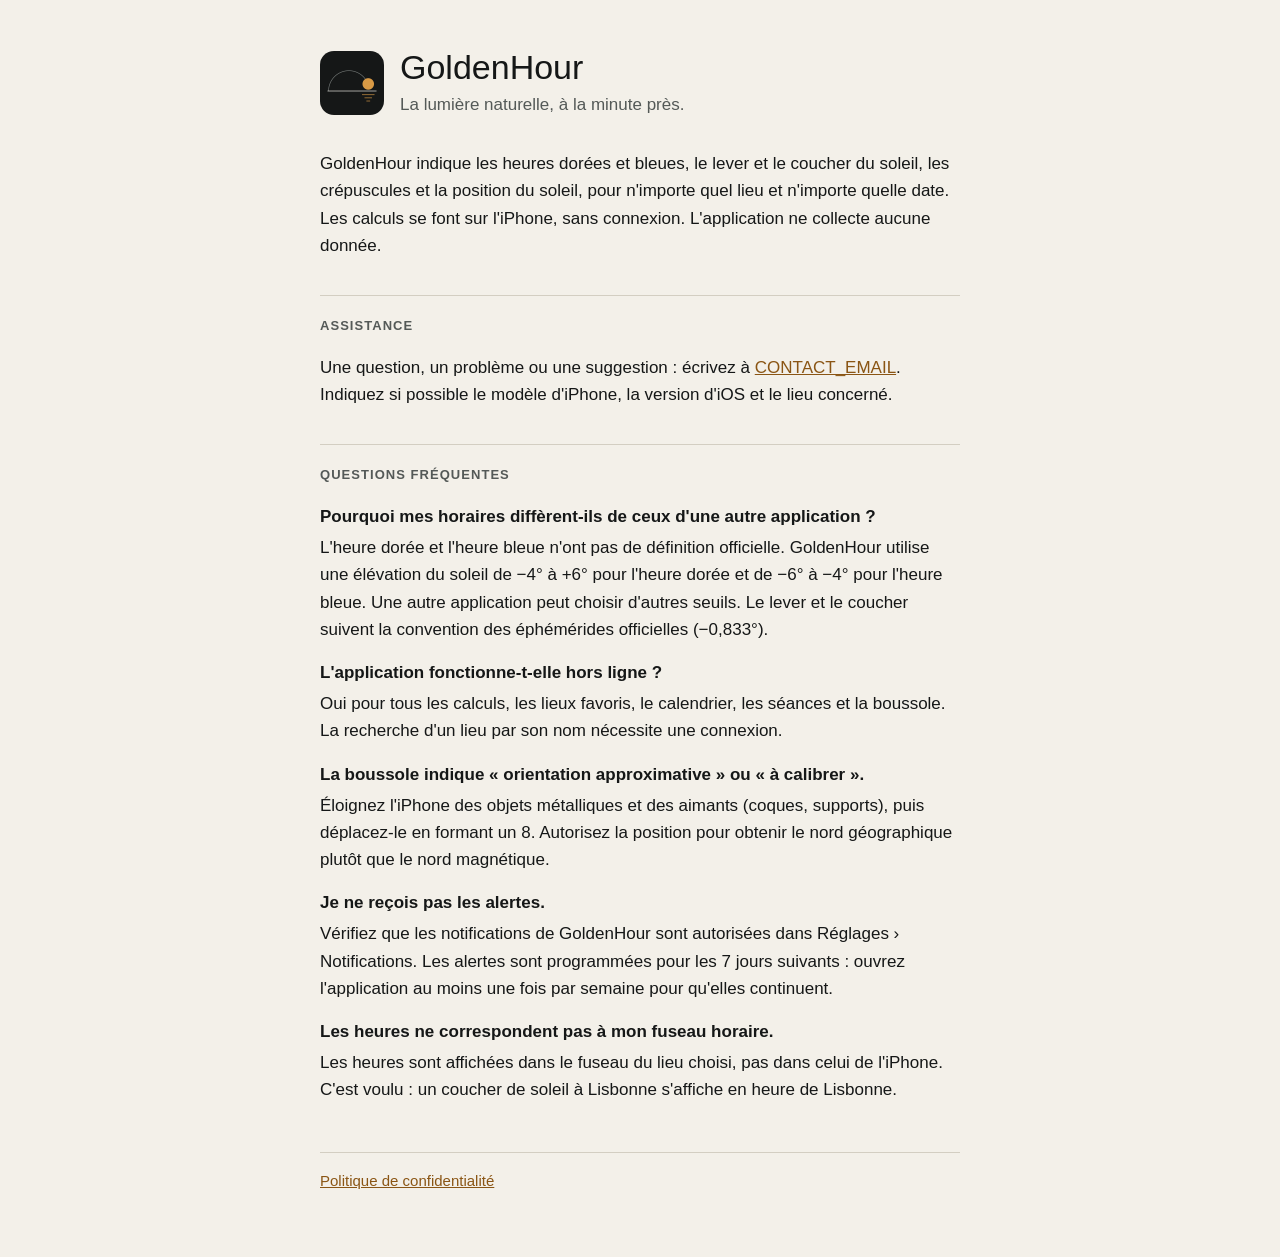
==== docs/index.html @ c63663b9 "Add support and privacy web pages (GitHub Pages from docs/) and step-by-step publishing guide Co-Aut" ====
<!doctype html>
<html lang="fr">
<head>
<meta charset="utf-8">
<meta name="viewport" content="width=device-width, initial-scale=1">
<title>GoldenHour — Assistance</title>
<meta name="description" content="GoldenHour : heures dorées et bleues, lever et coucher du soleil, boussole solaire. Calculs sur l'iPhone, hors ligne.">
<link rel="stylesheet" href="style.css">
</head>
<body>
<main>
  <header>
    <img src="icon.png" alt="">
    <div>
      <h1>GoldenHour</h1>
      <p class="tagline">La lumière naturelle, à la minute près.</p>
    </div>
  </header>

  <p>GoldenHour indique les heures dorées et bleues, le lever et le coucher du soleil, les crépuscules et la position du soleil, pour n'importe quel lieu et n'importe quelle date. Les calculs se font sur l'iPhone, sans connexion. L'application ne collecte aucune donnée.</p>

  <h2>Assistance</h2>
  <p>Une question, un problème ou une suggestion : écrivez à <a href="mailto:CONTACT_EMAIL">CONTACT_EMAIL</a>. Indiquez si possible le modèle d'iPhone, la version d'iOS et le lieu concerné.</p>

  <h2>Questions fréquentes</h2>
  <dl>
    <dt>Pourquoi mes horaires diffèrent-ils de ceux d'une autre application ?</dt>
    <dd>L'heure dorée et l'heure bleue n'ont pas de définition officielle. GoldenHour utilise une élévation du soleil de −4° à +6° pour l'heure dorée et de −6° à −4° pour l'heure bleue. Une autre application peut choisir d'autres seuils. Le lever et le coucher suivent la convention des éphémérides officielles (−0,833°).</dd>
    <dt>L'application fonctionne-t-elle hors ligne ?</dt>
    <dd>Oui pour tous les calculs, les lieux favoris, le calendrier, les séances et la boussole. La recherche d'un lieu par son nom nécessite une connexion.</dd>
    <dt>La boussole indique « orientation approximative » ou « à calibrer ».</dt>
    <dd>Éloignez l'iPhone des objets métalliques et des aimants (coques, supports), puis déplacez-le en formant un 8. Autorisez la position pour obtenir le nord géographique plutôt que le nord magnétique.</dd>
    <dt>Je ne reçois pas les alertes.</dt>
    <dd>Vérifiez que les notifications de GoldenHour sont autorisées dans Réglages › Notifications. Les alertes sont programmées pour les 7 jours suivants : ouvrez l'application au moins une fois par semaine pour qu'elles continuent.</dd>
    <dt>Les heures ne correspondent pas à mon fuseau horaire.</dt>
    <dd>Les heures sont affichées dans le fuseau du lieu choisi, pas dans celui de l'iPhone. C'est voulu : un coucher de soleil à Lisbonne s'affiche en heure de Lisbonne.</dd>
  </dl>

  <nav><a href="confidentialite.html">Politique de confidentialité</a></nav>
</main>
</body>
</html>
---- docs/style.css ----
:root {
  --bg: #F3F0E9; --ink: #151717; --ink2: #545957; --rule: #D3CEC2; --amber: #8A5514; --accent: #D99A45;
  color-scheme: light dark;
}
@media (prefers-color-scheme: dark) {
  :root { --bg: #151717; --ink: #F3F0E9; --ink2: #A3A8A5; --rule: #2E3232; --amber: #E5AC60; }
}
* { box-sizing: border-box; }
body {
  margin: 0; background: var(--bg); color: var(--ink);
  font: 17px/1.6 -apple-system, BlinkMacSystemFont, "Helvetica Neue", Helvetica, Arial, sans-serif;
}
main { max-width: 680px; margin: 0 auto; padding: 48px 20px 64px; }
header { display: flex; align-items: center; gap: 16px; margin-bottom: 32px; }
header img { width: 64px; height: 64px; border-radius: 14px; }
h1 { font-weight: 300; font-size: 34px; margin: 0; line-height: 1.15; }
.tagline { color: var(--ink2); margin: 4px 0 0; }
h2 {
  font-size: 13px; font-weight: 600; letter-spacing: .08em; text-transform: uppercase;
  color: var(--ink2); border-top: 1px solid var(--rule); padding-top: 20px; margin: 36px 0 8px;
}
a { color: var(--amber); }
nav { margin-top: 48px; border-top: 1px solid var(--rule); padding-top: 16px; font-size: 15px; color: var(--ink2); }
nav a { margin-right: 16px; }
dt { font-weight: 600; margin-top: 16px; }
dd { margin: 4px 0 0; color: var(--ink); }
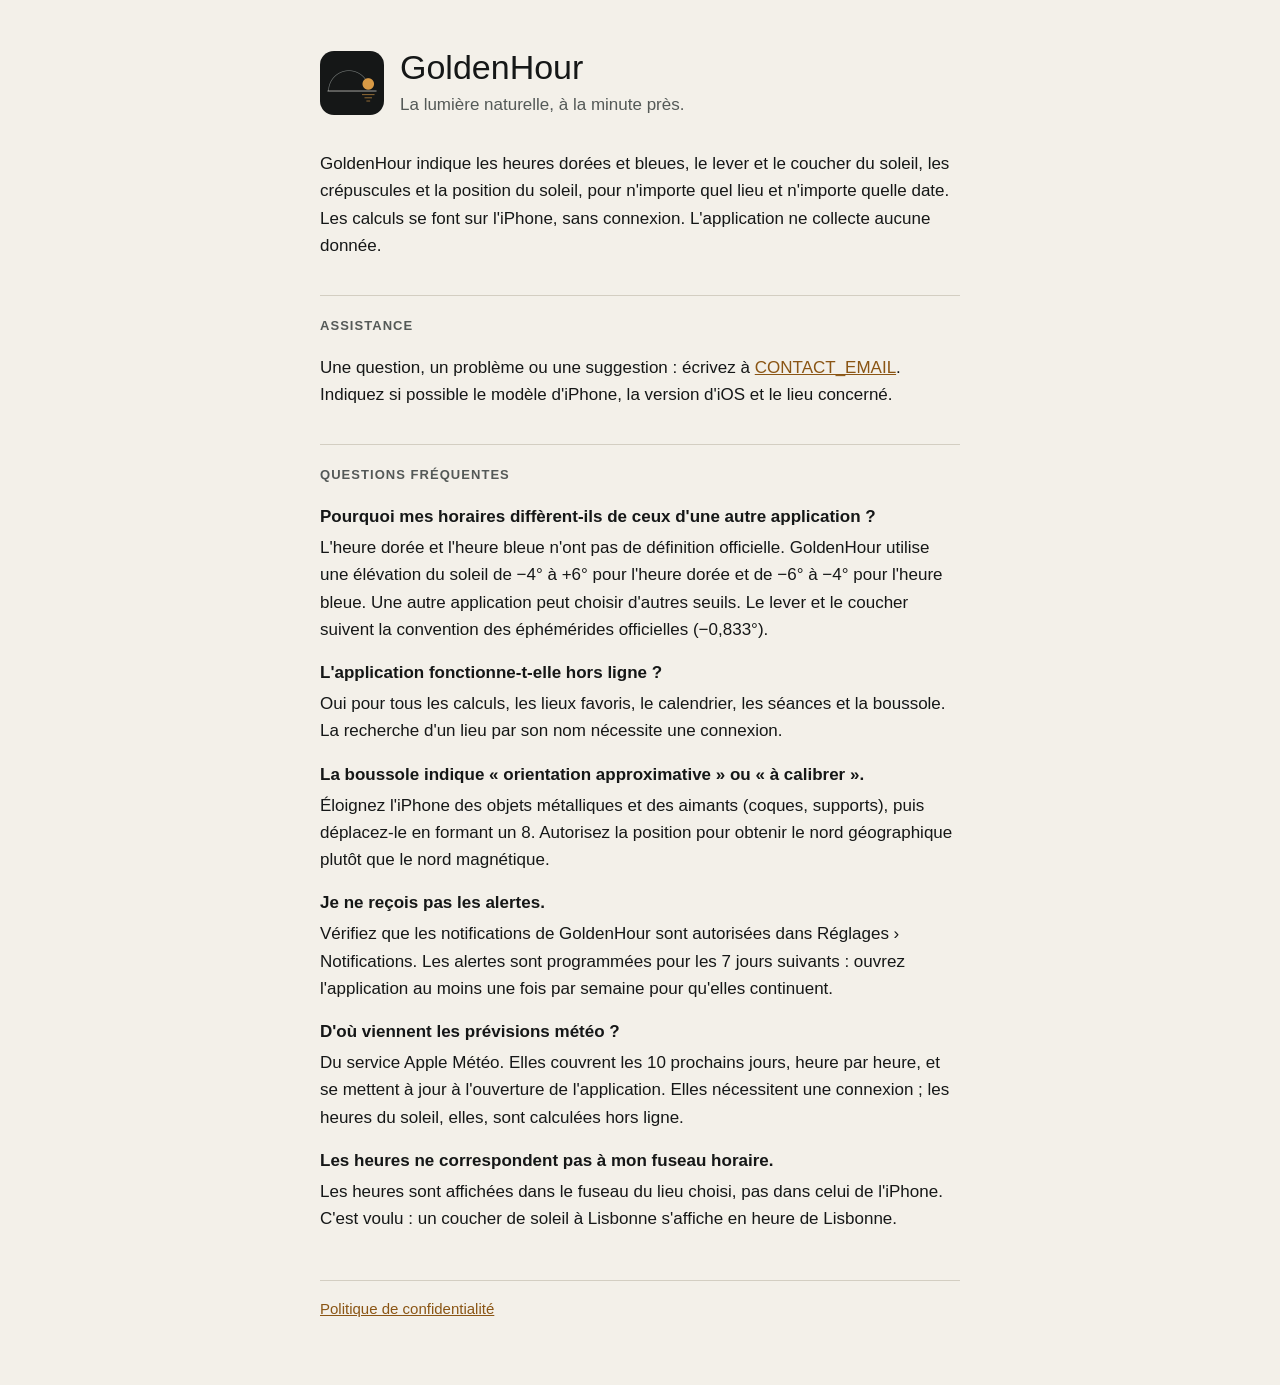
==== commit 74f57dc8: "Add WeatherKit forecasts for golden and blue hours Hour-by-hour cloud cover, precipitation chance, t" ====
--- a/docs/index.html
+++ b/docs/index.html
@@ -32,6 +32,8 @@
     <dd>Éloignez l'iPhone des objets métalliques et des aimants (coques, supports), puis déplacez-le en formant un 8. Autorisez la position pour obtenir le nord géographique plutôt que le nord magnétique.</dd>
     <dt>Je ne reçois pas les alertes.</dt>
     <dd>Vérifiez que les notifications de GoldenHour sont autorisées dans Réglages › Notifications. Les alertes sont programmées pour les 7 jours suivants : ouvrez l'application au moins une fois par semaine pour qu'elles continuent.</dd>
+    <dt>D'où viennent les prévisions météo ?</dt>
+    <dd>Du service Apple Météo. Elles couvrent les 10 prochains jours, heure par heure, et se mettent à jour à l'ouverture de l'application. Elles nécessitent une connexion ; les heures du soleil, elles, sont calculées hors ligne.</dd>
     <dt>Les heures ne correspondent pas à mon fuseau horaire.</dt>
     <dd>Les heures sont affichées dans le fuseau du lieu choisi, pas dans celui de l'iPhone. C'est voulu : un coucher de soleil à Lisbonne s'affiche en heure de Lisbonne.</dd>
   </dl>
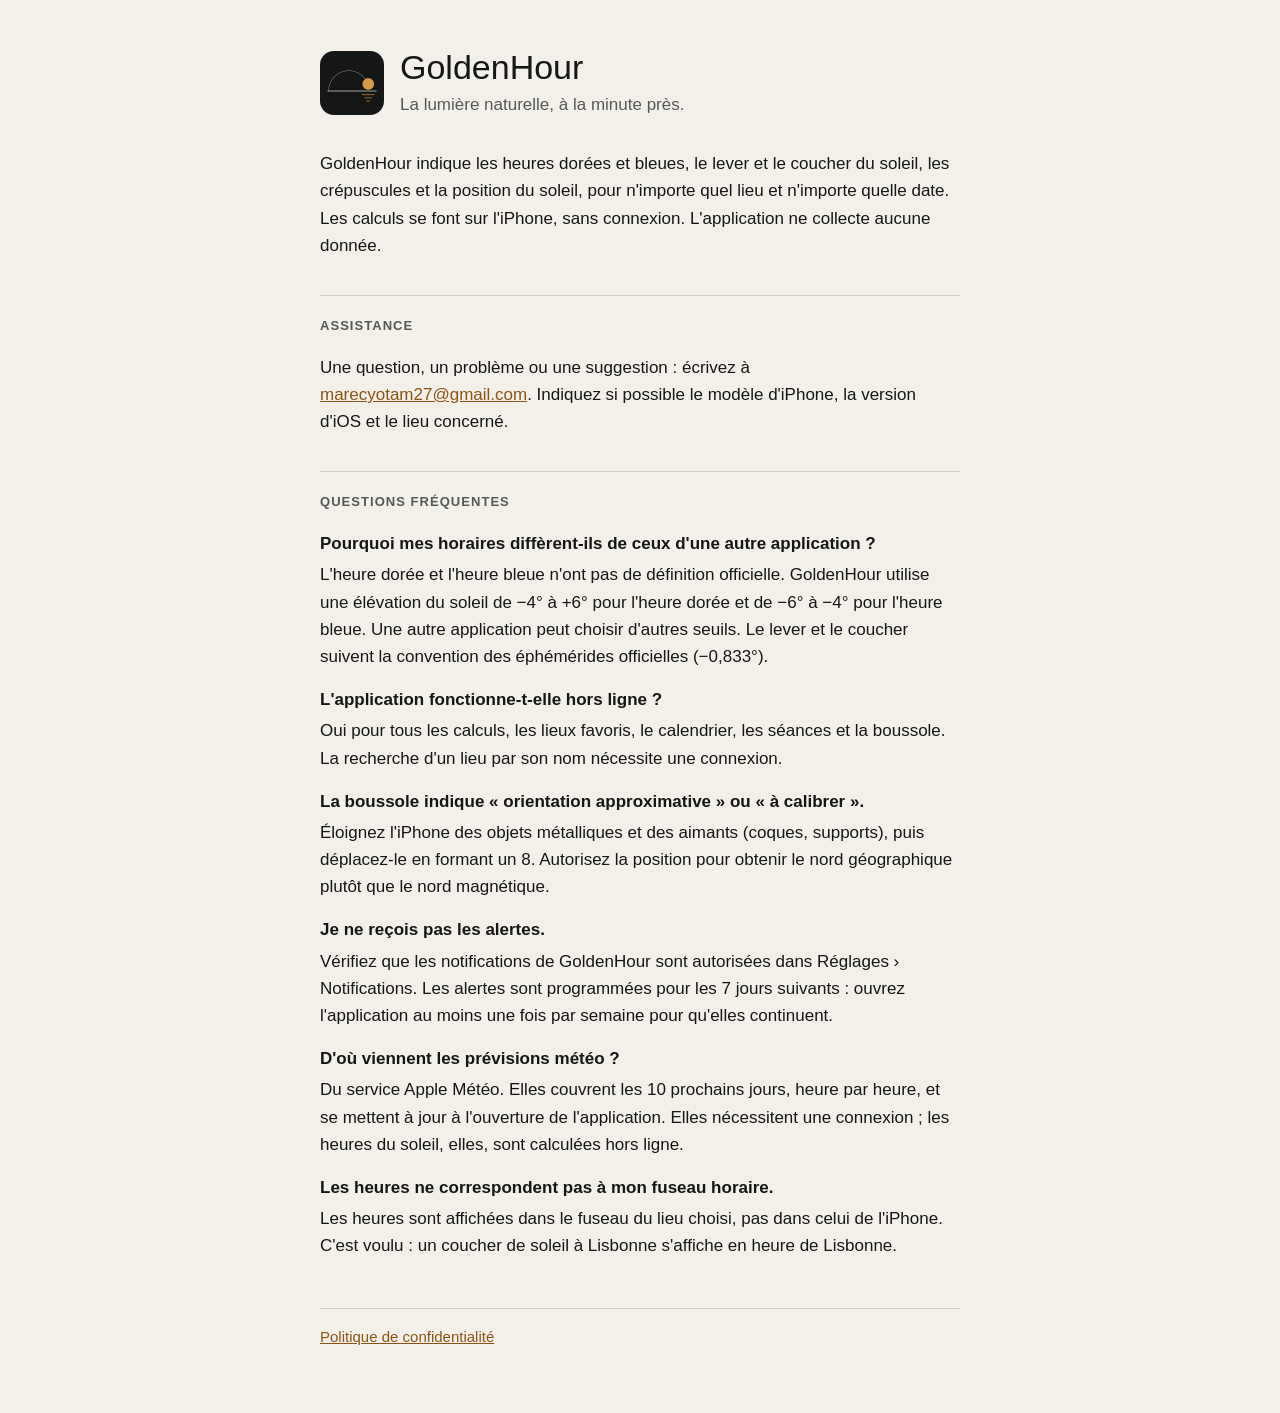
==== commit 017f1872: "Fill publisher and contact details on support and privacy pages Co-Authored-By: Claude Opus 5.5 <nor" ====
--- a/docs/index.html
+++ b/docs/index.html
@@ -20,7 +20,7 @@
   <p>GoldenHour indique les heures dorées et bleues, le lever et le coucher du soleil, les crépuscules et la position du soleil, pour n'importe quel lieu et n'importe quelle date. Les calculs se font sur l'iPhone, sans connexion. L'application ne collecte aucune donnée.</p>
 
   <h2>Assistance</h2>
-  <p>Une question, un problème ou une suggestion : écrivez à <a href="mailto:CONTACT_EMAIL">CONTACT_EMAIL</a>. Indiquez si possible le modèle d'iPhone, la version d'iOS et le lieu concerné.</p>
+  <p>Une question, un problème ou une suggestion : écrivez à <a href="mailto:marecyotam27@gmail.com">marecyotam27@gmail.com</a>. Indiquez si possible le modèle d'iPhone, la version d'iOS et le lieu concerné.</p>
 
   <h2>Questions fréquentes</h2>
   <dl>
